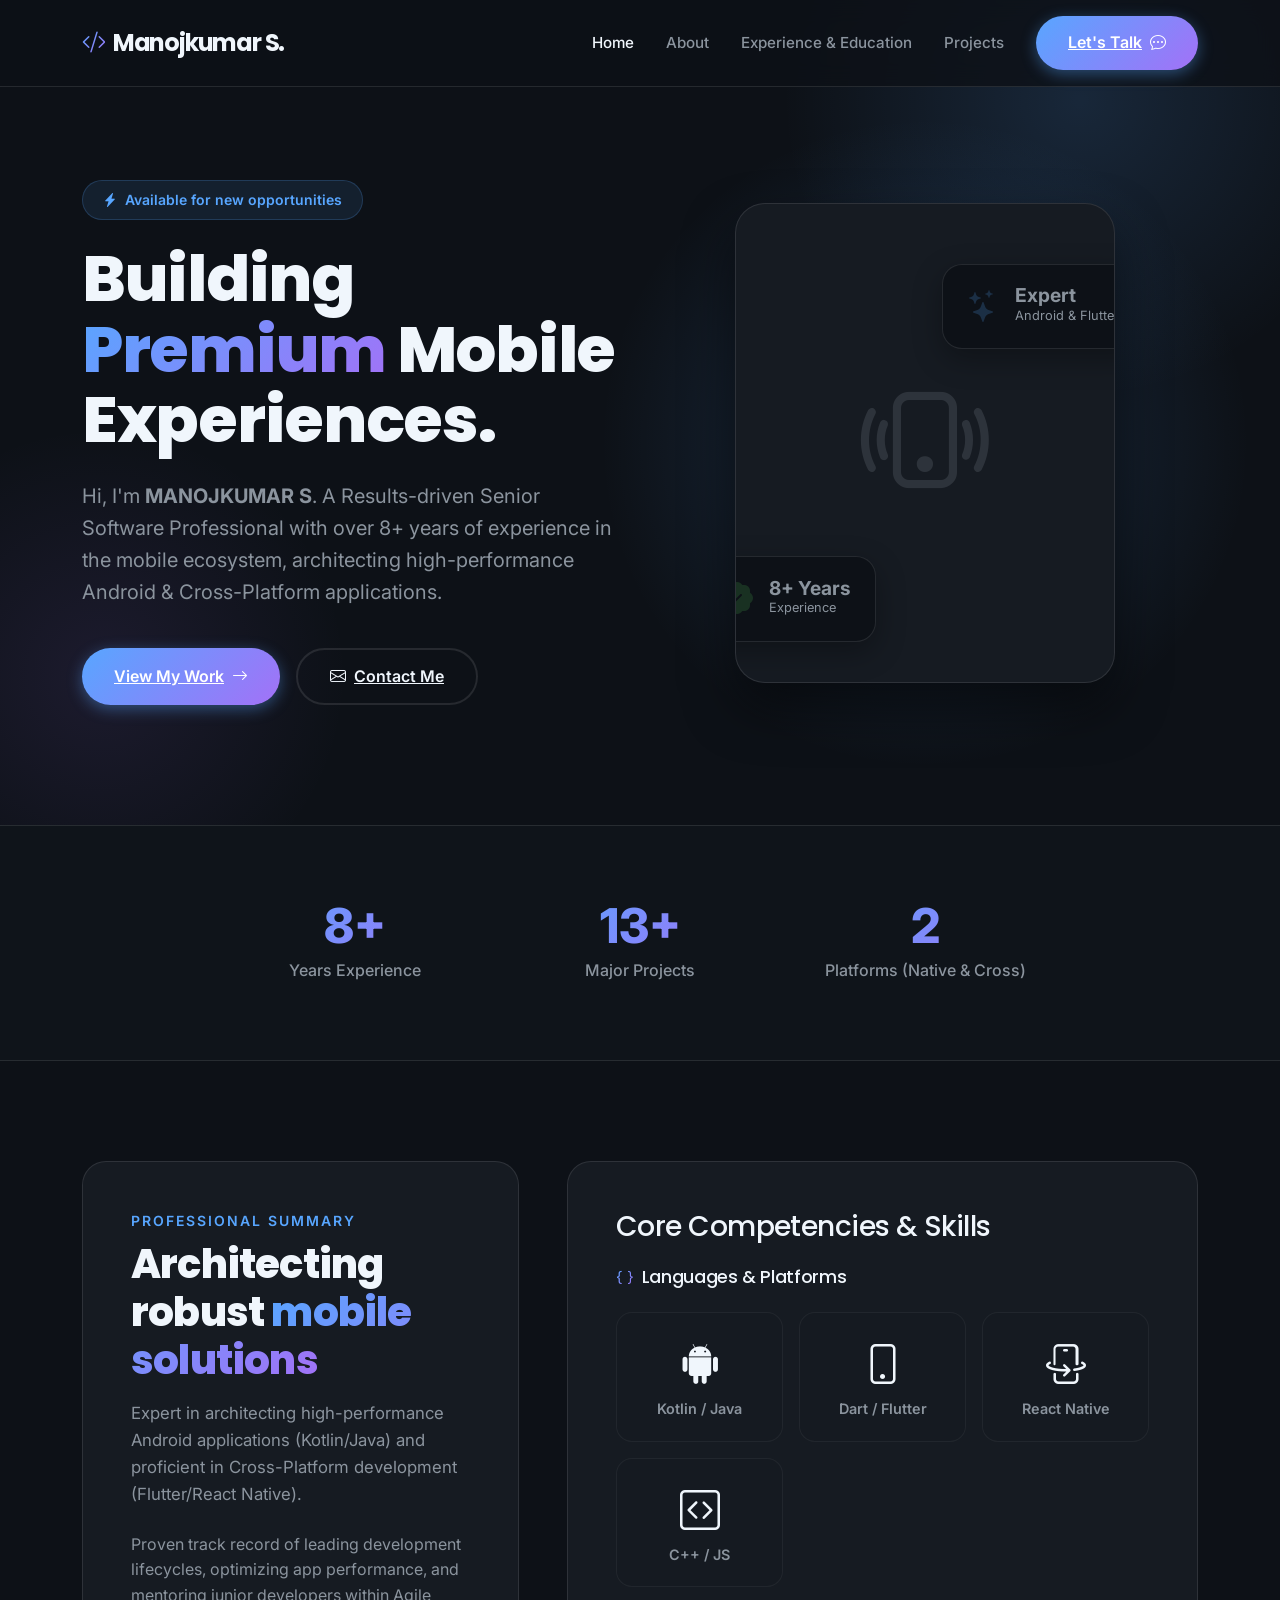
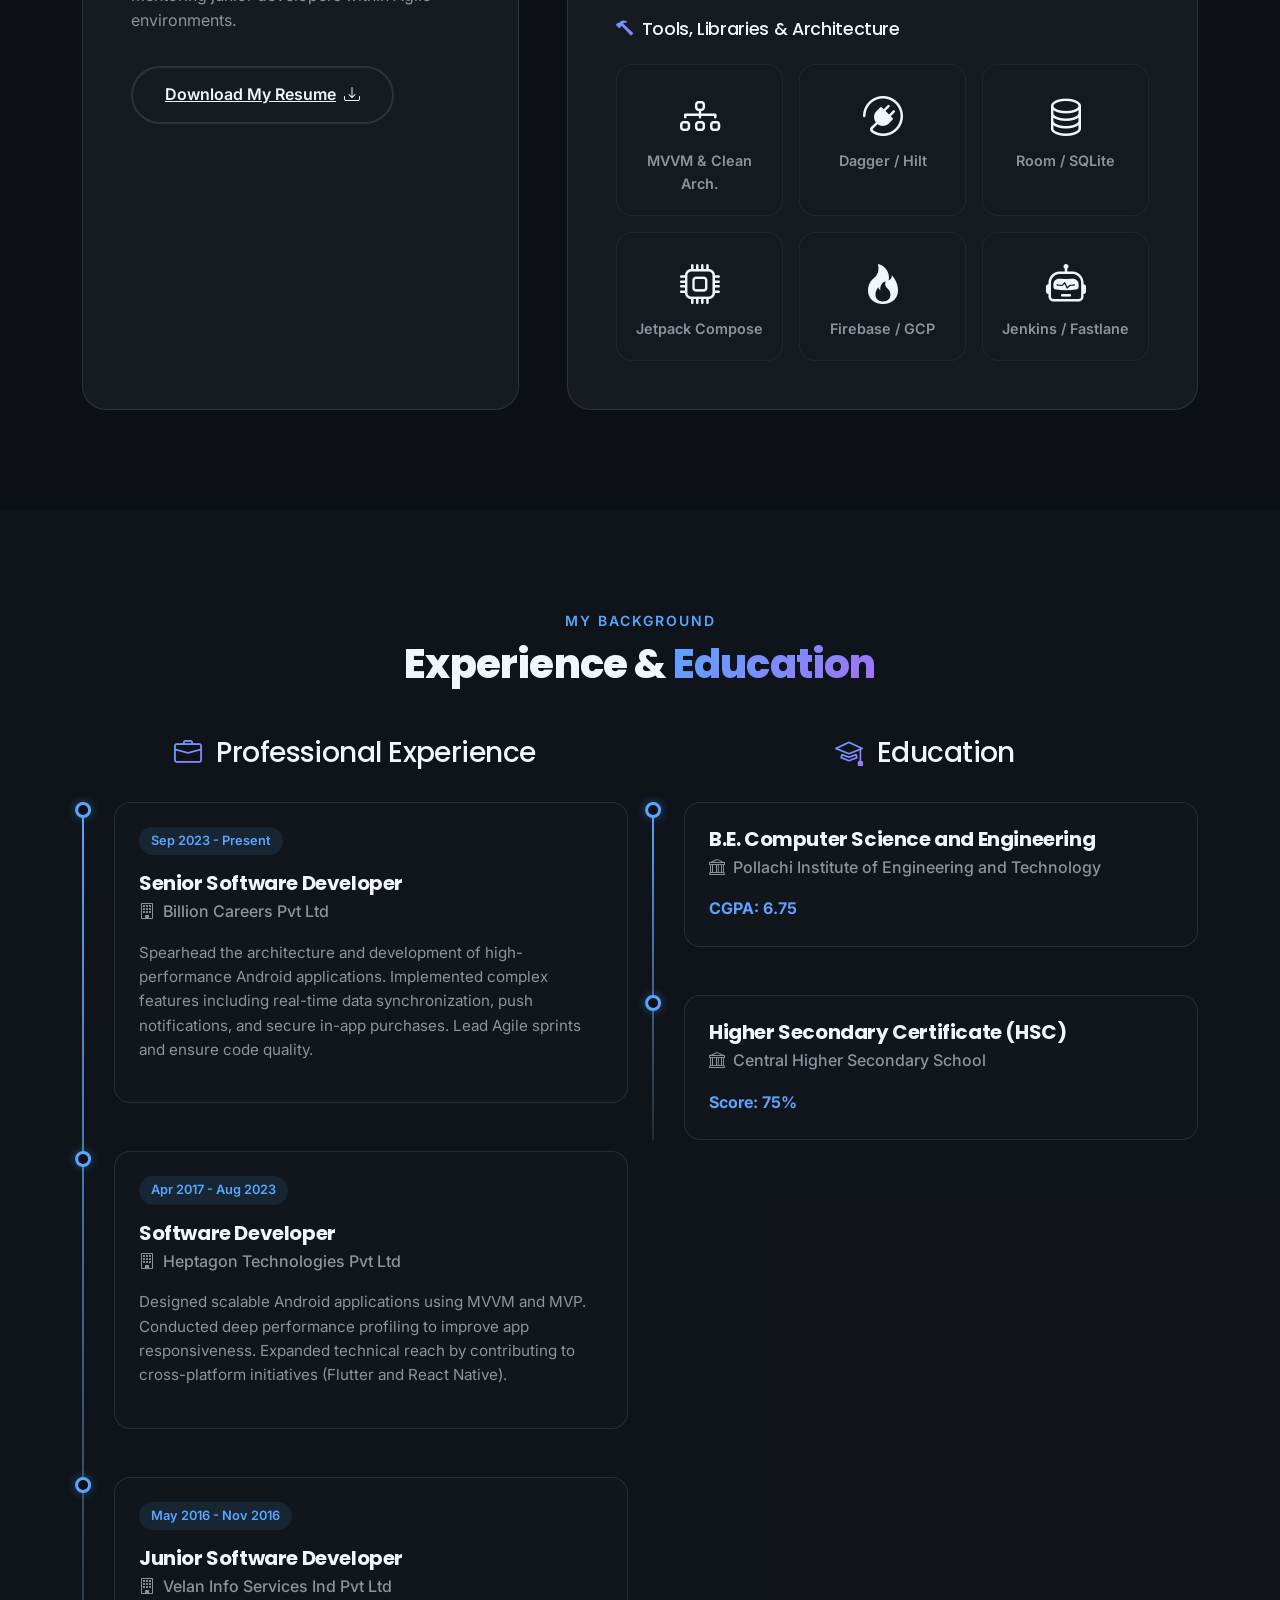
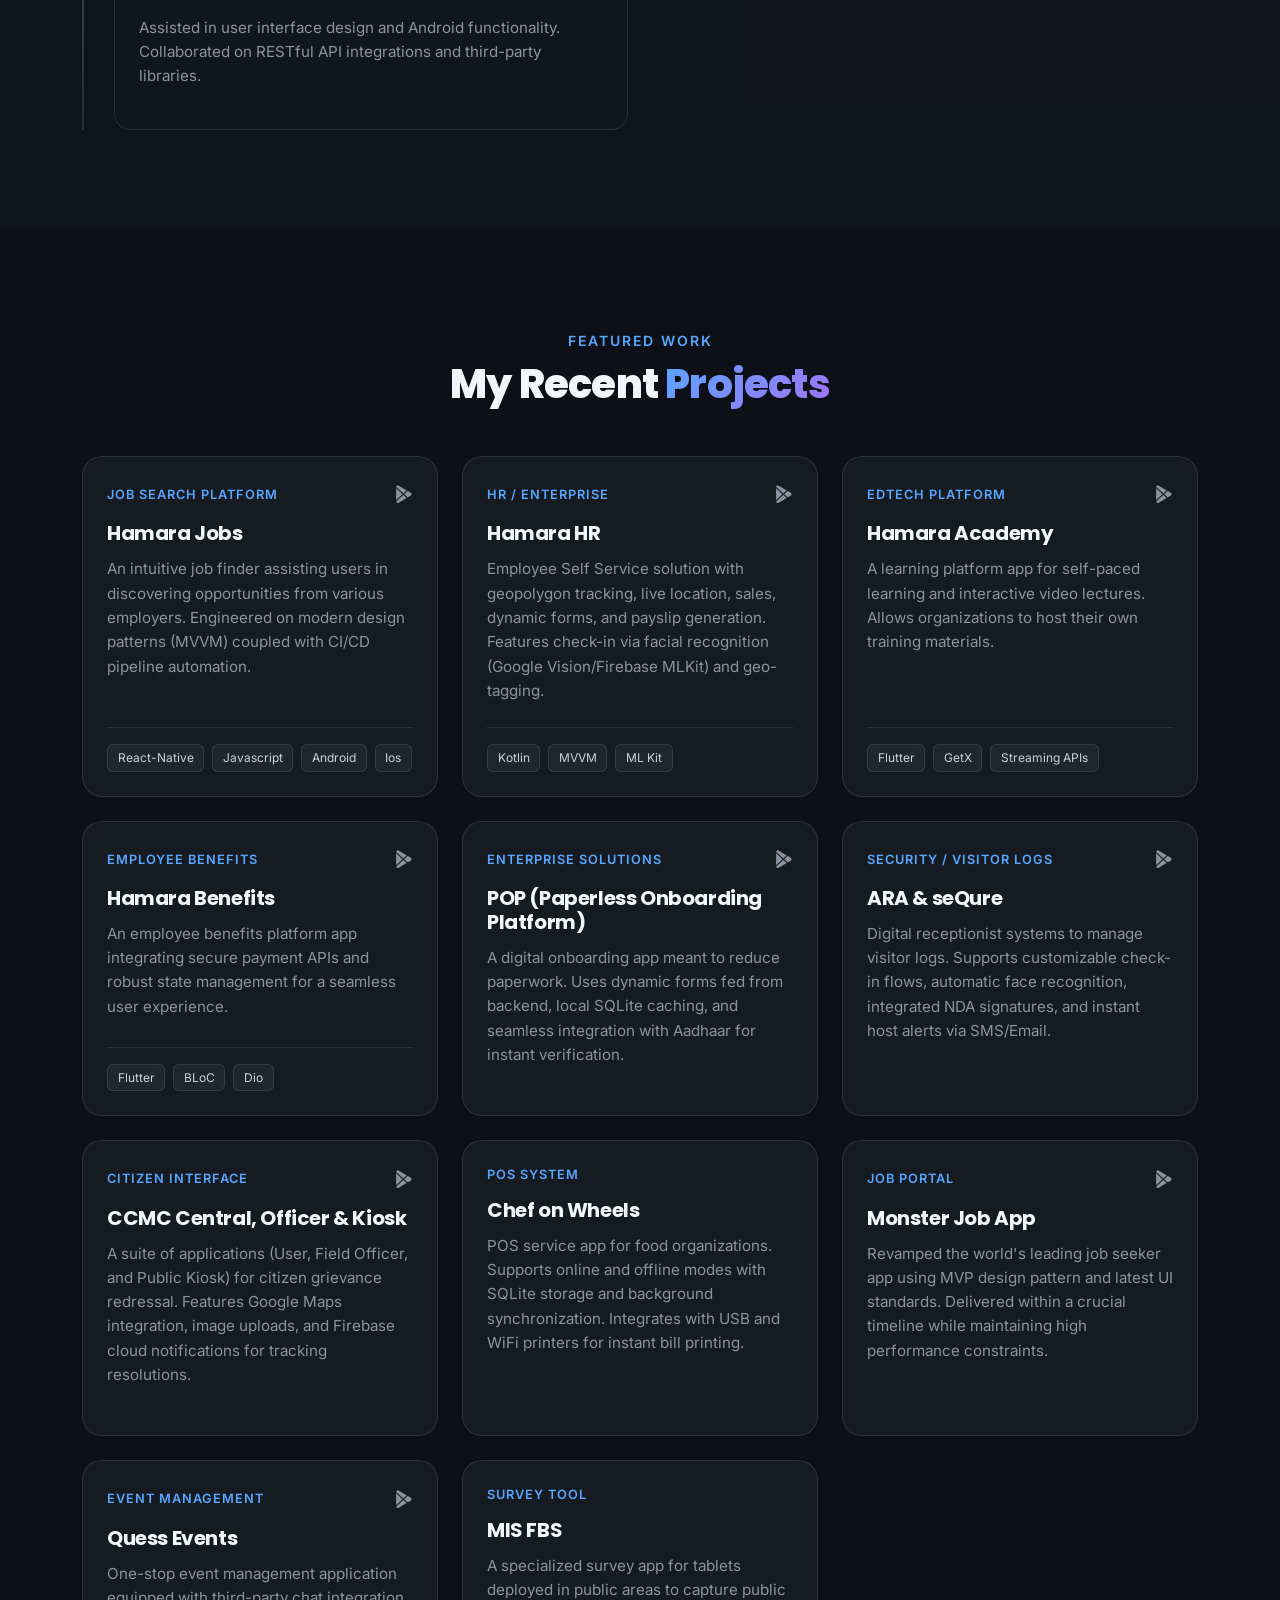
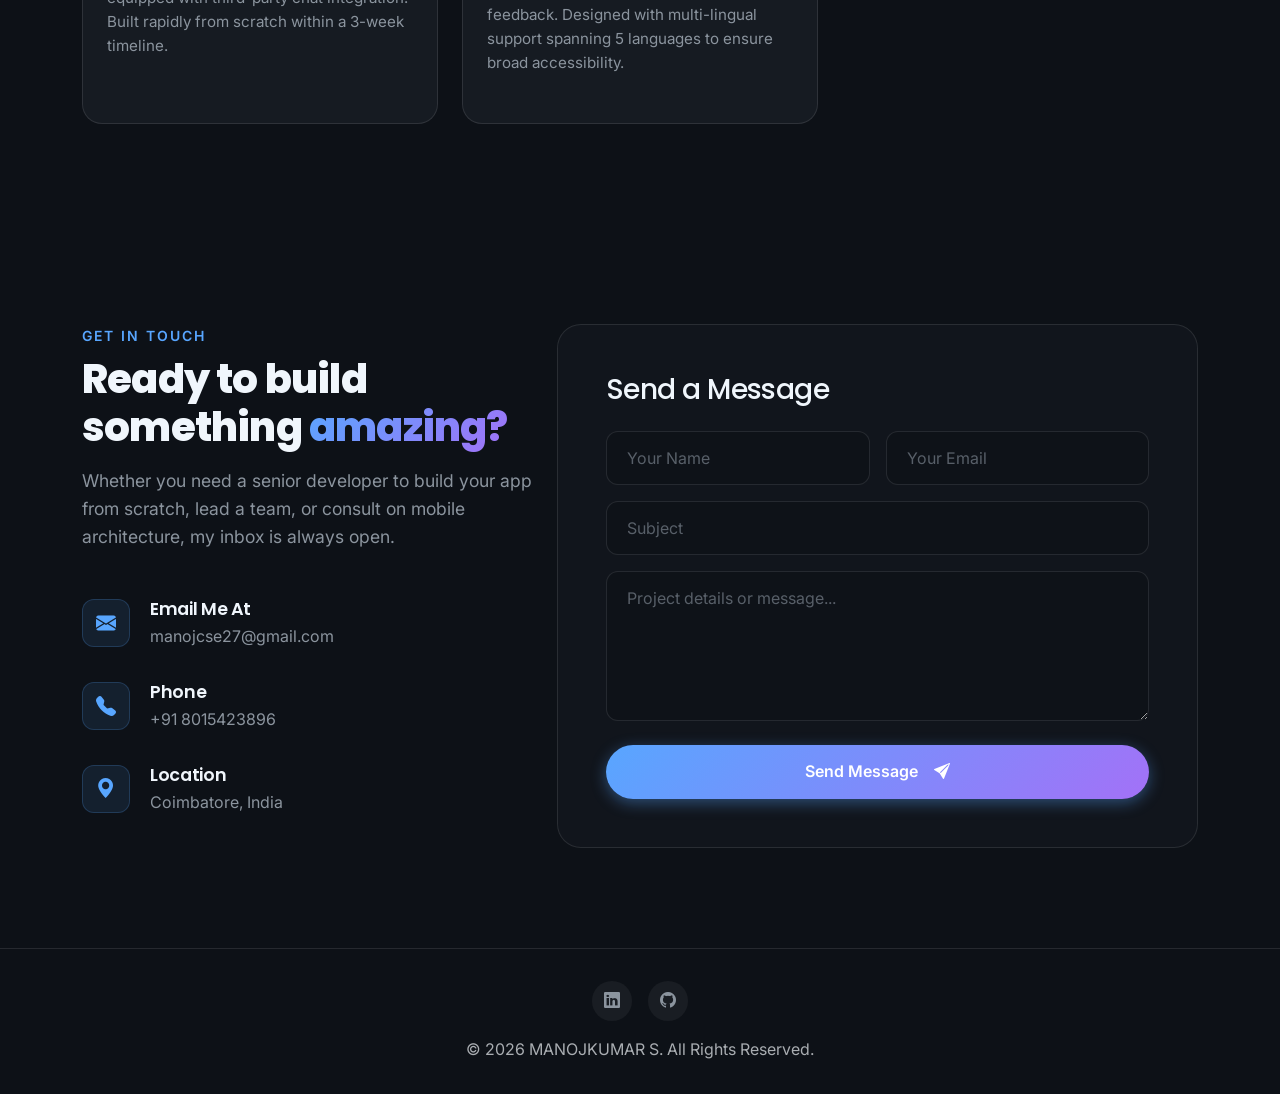
==== index.html @ 85468437 "first commit" ====
<!DOCTYPE html>
<html lang="en" data-bs-theme="dark">

<head>
    <meta charset="UTF-8">
    <meta name="viewport" content="width=device-width, initial-scale=1.0">
    <title>MANOJKUMAR S | Senior Software Developer</title>

    <!-- Bootstrap 5 CSS -->
    <link href="https://cdn.jsdelivr.net/npm/bootstrap@5.3.3/dist/css/bootstrap.min.css" rel="stylesheet">

    <!-- Bootstrap Icons -->
    <link rel="stylesheet" href="https://cdn.jsdelivr.net/npm/bootstrap-icons@1.11.3/font/bootstrap-icons.min.css">

    <!-- Custom Styles -->
    <link rel="stylesheet" href="style.css">
</head>

<body data-bs-spy="scroll" data-bs-target="#navbar" data-bs-offset="100" tabindex="0">

    <!-- Navbar -->
    <nav id="navbar" class="navbar navbar-expand-lg fixed-top">
        <div class="container">
            <a class="navbar-brand" href="#home"><i class="bi bi-code-slash text-gradient me-2"></i>Manojkumar S.</a>
            <button class="navbar-toggler border-0" type="button" data-bs-toggle="collapse" data-bs-target="#navbarNav">
                <i class="bi bi-list fs-1 text-white"></i>
            </button>
            <div class="collapse navbar-collapse" id="navbarNav">
                <ul class="navbar-nav ms-auto align-items-center">
                    <li class="nav-item">
                        <a class="nav-link active" href="#home">Home</a>
                    </li>
                    <li class="nav-item">
                        <a class="nav-link" href="#about">About</a>
                    </li>
                    <li class="nav-item">
                        <a class="nav-link" href="#experience">Experience & Education</a>
                    </li>
                    <li class="nav-item">
                        <a class="nav-link" href="#portfolio">Projects</a>
                    </li>
                    <li class="nav-item ms-lg-3 mt-3 mt-lg-0">
                        <a class="btn-primary-custom" href="#contact">
                            Let's Talk <i class="bi bi-chat-dots"></i>
                        </a>
                    </li>
                </ul>
            </div>
        </div>
    </nav>

    <!-- Hero Section -->
    <header id="home" class="hero-section">
        <div class="hero-bg-shapes">
            <div class="shape-1"></div>
            <div class="shape-2"></div>
        </div>
        <div class="container hero-content-wrapper">
            <div class="row align-items-center">
                <div class="col-lg-6 hero-content">
                    <div class="hero-badge">
                        <i class="bi bi-lightning-charge-fill"></i> Available for new opportunities
                    </div>
                    <h1 class="hero-title">
                        Building <span class="text-gradient">Premium</span> Mobile Experiences.
                    </h1>
                    <p class="hero-desc">
                        Hi, I'm <strong>MANOJKUMAR S</strong>. A Results-driven Senior Software Professional with over
                        8+ years of experience in the mobile ecosystem, architecting high-performance Android &
                        Cross-Platform applications.
                    </p>
                    <div class="hero-buttons d-flex gap-3 flex-wrap">
                        <a href="#portfolio" class="btn-primary-custom">
                            View My Work <i class="bi bi-arrow-right"></i>
                        </a>
                        <a href="#contact" class="btn-outline-custom">
                            <i class="bi bi-envelope"></i> Contact Me
                        </a>
                    </div>
                </div>
                <div class="col-lg-6 mt-5 mt-lg-0">
                    <div class="hero-image-wrapper">
                        <div class="hero-img-box">
                            <i class="bi bi-phone-vibrate"></i>

                            <!-- Floating Badges -->
                            <div class="floating-badge floating-badge-1">
                                <i class="bi bi-patch-check-fill"></i>
                                <div class="floating-badge-text">
                                    <span class="floating-badge-title">8+ Years</span>
                                    <span class="floating-badge-desc">Experience</span>
                                </div>
                            </div>
                            <div class="floating-badge floating-badge-2">
                                <i class="bi bi-stars"></i>
                                <div class="floating-badge-text">
                                    <span class="floating-badge-title">Expert</span>
                                    <span class="floating-badge-desc">Android & Flutter</span>
                                </div>
                            </div>
                        </div>
                    </div>
                </div>
            </div>
        </div>
    </header>

    <!-- Stats Section -->
    <section class="stats-section">
        <div class="container">
            <div class="row g-4 justify-content-center">
                <div class="col-6 col-md-3">
                    <div class="stat-box">
                        <div class="stat-number">8+</div>
                        <div class="stat-label">Years Experience</div>
                    </div>
                </div>
                <div class="col-6 col-md-3">
                    <div class="stat-box">
                        <div class="stat-number">13+</div>
                        <div class="stat-label">Major Projects</div>
                    </div>
                </div>
                <div class="col-6 col-md-3">
                    <div class="stat-box">
                        <div class="stat-number">2</div>
                        <div class="stat-label">Platforms (Native & Cross)</div>
                    </div>
                </div>
            </div>
        </div>
    </section>

    <!-- About & Skills Section -->
    <section id="about" class="about-section">
        <div class="container">
            <div class="row g-5">
                <div class="col-lg-5">
                    <div class="glass-card">
                        <span class="section-subtitle">Professional Summary</span>
                        <h2 class="section-title">Architecting robust <span class="text-gradient">mobile
                                solutions</span></h2>
                        <p class="text-muted-custom mb-4" style="font-size: 1.05rem;">
                            Expert in architecting high-performance Android applications (Kotlin/Java) and proficient in
                            Cross-Platform development (Flutter/React Native).
                        </p>
                        <p class="text-muted-custom mb-4">
                            Proven track record of leading development lifecycles, optimizing app performance, and
                            mentoring junior developers within Agile environments.
                        </p>
                        <a href="resume.html" class="btn-outline-custom mt-2">
                            Download My Resume <i class="bi bi-download"></i>
                        </a>
                    </div>
                </div>
                <div class="col-lg-7">
                    <div class="glass-card">
                        <h3 class="font-weight-bold mb-4">Core Competencies & Skills</h3>

                        <div class="skill-category">
                            <h4><i class="bi bi-braces text-gradient"></i> Languages & Platforms</h4>
                            <div class="skill-grid">
                                <div class="skill-item">
                                    <i class="bi bi-android2 skill-icon"></i>
                                    <div class="skill-name">Kotlin / Java</div>
                                </div>
                                <div class="skill-item">
                                    <i class="bi bi-phone skill-icon"></i>
                                    <div class="skill-name">Dart / Flutter</div>
                                </div>
                                <div class="skill-item">
                                    <i class="bi bi-phone-flip skill-icon"></i>
                                    <div class="skill-name">React Native</div>
                                </div>
                                <div class="skill-item">
                                    <i class="bi bi-code-square skill-icon"></i>
                                    <div class="skill-name">C++ / JS</div>
                                </div>
                            </div>
                        </div>

                        <div class="skill-category mb-0">
                            <h4><i class="bi bi-hammer text-gradient"></i> Tools, Libraries & Architecture</h4>
                            <div class="skill-grid">
                                <div class="skill-item">
                                    <i class="bi bi-diagram-3 skill-icon"></i>
                                    <div class="skill-name">MVVM & Clean Arch.</div>
                                </div>
                                <div class="skill-item">
                                    <i class="bi bi-plugin skill-icon"></i>
                                    <div class="skill-name">Dagger / Hilt</div>
                                </div>
                                <div class="skill-item">
                                    <i class="bi bi-database skill-icon"></i>
                                    <div class="skill-name">Room / SQLite</div>
                                </div>
                                <div class="skill-item">
                                    <i class="bi bi-cpu skill-icon"></i>
                                    <div class="skill-name">Jetpack Compose</div>
                                </div>
                                <div class="skill-item">
                                    <i class="bi bi-fire skill-icon"></i>
                                    <div class="skill-name">Firebase / GCP</div>
                                </div>
                                <div class="skill-item">
                                    <i class="bi bi-robot skill-icon"></i>
                                    <div class="skill-name">Jenkins / Fastlane</div>
                                </div>
                            </div>
                        </div>
                    </div>
                </div>
            </div>
        </div>
    </section>

    <!-- Experience & Education Section -->
    <section id="experience" class="timeline-section" style="background: rgba(22, 27, 34, 0.3);">
        <div class="container">
            <div class="text-center mb-5">
                <span class="section-subtitle">My Background</span>
                <h2 class="section-title">Experience & <span class="text-gradient">Education</span></h2>
            </div>

            <div class="row">
                <div class="col-lg-6 mb-5 mb-lg-0">
                    <h3 class="mb-4 text-center"><i class="bi bi-briefcase text-gradient me-2"></i> Professional
                        Experience</h3>
                    <div class="timeline">
                        <div class="timeline-item">
                            <div class="timeline-dot"></div>
                            <div class="timeline-content">
                                <div class="timeline-date">Sep 2023 - Present</div>
                                <h3 class="timeline-title">Senior Software Developer</h3>
                                <div class="timeline-company"><i class="bi bi-building"></i> Billion Careers Pvt Ltd
                                </div>
                                <p class="timeline-desc">
                                    Spearhead the architecture and development of high-performance Android applications.
                                    Implemented complex features including real-time data synchronization, push
                                    notifications, and secure in-app purchases. Lead Agile sprints and ensure code
                                    quality.
                                </p>
                            </div>
                        </div>

                        <div class="timeline-item">
                            <div class="timeline-dot"></div>
                            <div class="timeline-content">
                                <div class="timeline-date">Apr 2017 - Aug 2023</div>
                                <h3 class="timeline-title">Software Developer</h3>
                                <div class="timeline-company"><i class="bi bi-building"></i> Heptagon Technologies Pvt
                                    Ltd</div>
                                <p class="timeline-desc">
                                    Designed scalable Android applications using MVVM and MVP. Conducted deep
                                    performance profiling to improve app responsiveness. Expanded technical reach by
                                    contributing to cross-platform initiatives (Flutter and React Native).
                                </p>
                            </div>
                        </div>

                        <div class="timeline-item">
                            <div class="timeline-dot"></div>
                            <div class="timeline-content">
                                <div class="timeline-date">May 2016 - Nov 2016</div>
                                <h3 class="timeline-title">Junior Software Developer</h3>
                                <div class="timeline-company"><i class="bi bi-building"></i> Velan Info Services Ind Pvt
                                    Ltd</div>
                                <p class="timeline-desc">
                                    Assisted in user interface design and Android functionality. Collaborated on RESTful
                                    API integrations and third-party libraries.
                                </p>
                            </div>
                        </div>
                    </div>
                </div>

                <div class="col-lg-6">
                    <h3 class="mb-4 text-center"><i class="bi bi-mortarboard text-gradient me-2"></i> Education</h3>
                    <div class="timeline">
                        <div class="timeline-item">
                            <div class="timeline-dot"></div>
                            <div class="timeline-content">
                                <h3 class="timeline-title">B.E. Computer Science and Engineering</h3>
                                <div class="timeline-company"><i class="bi bi-bank"></i> Pollachi Institute of
                                    Engineering and Technology</div>
                                <div class="mt-2 text-gradient fw-bold">CGPA: 6.75</div>
                            </div>
                        </div>

                        <div class="timeline-item">
                            <div class="timeline-dot"></div>
                            <div class="timeline-content">
                                <h3 class="timeline-title">Higher Secondary Certificate (HSC)</h3>
                                <div class="timeline-company"><i class="bi bi-bank"></i> Central Higher Secondary School
                                </div>
                                <div class="mt-2 text-gradient fw-bold">Score: 75%</div>
                            </div>
                        </div>
                    </div>
                </div>
            </div>
        </div>
    </section>

    <!-- Portfolio Section -->
    <section id="portfolio" class="projects-section">
        <div class="container">
            <div class="text-center mb-5">
                <span class="section-subtitle">Featured Work</span>
                <h2 class="section-title">My Recent <span class="text-gradient">Projects</span></h2>
            </div>

            <div class="row g-4">


                <!-- Project 8 -->
                <div class="col-md-6 col-lg-4">
                    <div class="project-card">
                        <div class="project-content">
                            <div class="project-meta">
                                <span class="project-category">Job Search Platform</span>
                                <div class="project-links">
                                    <a href="https://play.google.com/store/apps/details?id=com.harbour.hire"
                                        target="_blank" aria-label="Play Store"><i class="bi bi-google-play"></i></a>
                                </div>
                            </div>
                            <h3 class="project-title">Hamara Jobs</h3>
                            <p class="project-desc">An intuitive job finder assisting users in discovering opportunities
                                from various employers. Engineered on modern design patterns (MVVM) coupled with CI/CD
                                pipeline automation.</p>
                            <div class="tech-stack-tags mt-auto pt-3 border-top border-secondary border-opacity-25">
                                <span class="tech-tag">React-Native</span>
                                <span class="tech-tag">Javascript</span>
                                <span class="tech-tag">Android</span>
                                <span class="tech-tag">Ios</span>
                            </div>
                        </div>
                    </div>
                </div>

                <!-- Project 4 -->
                <div class="col-md-6 col-lg-4">
                    <div class="project-card">
                        <div class="project-content">
                            <div class="project-meta">
                                <span class="project-category">HR / Enterprise</span>
                                <div class="project-links">
                                    <a href="https://play.google.com/store/apps/details?id=com.inedgenxt"
                                        target="_blank" aria-label="Play Store"><i class="bi bi-google-play"></i></a>
                                </div>
                            </div>
                            <h3 class="project-title">Hamara HR</h3>
                            <p class="project-desc">Employee Self Service solution with geopolygon tracking, live
                                location, sales, dynamic forms, and payslip generation. Features check-in via facial
                                recognition (Google Vision/Firebase MLKit) and geo-tagging.</p>
                            <div class="tech-stack-tags mt-auto pt-3 border-top border-secondary border-opacity-25">
                                <span class="tech-tag">Kotlin</span>
                                <span class="tech-tag">MVVM</span>
                                <span class="tech-tag">ML Kit</span>
                            </div>
                        </div>
                    </div>
                </div>

                <!-- Project 10 -->
                <div class="col-md-6 col-lg-4">
                    <div class="project-card">
                        <div class="project-content">
                            <div class="project-meta">
                                <span class="project-category">EdTech Platform</span>
                                <div class="project-links">
                                    <a href="https://play.google.com/store/apps/details?id=com.hamara.academy"
                                        target="_blank" aria-label="Play Store"><i class="bi bi-google-play"></i></a>
                                </div>
                            </div>
                            <h3 class="project-title">Hamara Academy</h3>
                            <p class="project-desc">A learning platform app for self-paced learning and interactive
                                video lectures. Allows organizations to host their own training materials.</p>
                            <div class="tech-stack-tags mt-auto pt-3 border-top border-secondary border-opacity-25">
                                <span class="tech-tag">Flutter</span>
                                <span class="tech-tag">GetX</span>
                                <span class="tech-tag">Streaming APIs</span>
                            </div>
                        </div>
                    </div>
                </div>

                <!-- Project 11 -->
                <div class="col-md-6 col-lg-4">
                    <div class="project-card">
                        <div class="project-content">
                            <div class="project-meta">
                                <span class="project-category">Employee Benefits</span>
                                <div class="project-links">
                                    <a href="https://play.google.com/store/apps/details?id=com.hamara.benefits"
                                        target="_blank" aria-label="Play Store"><i class="bi bi-google-play"></i></a>
                                </div>
                            </div>
                            <h3 class="project-title">Hamara Benefits</h3>
                            <p class="project-desc">An employee benefits platform app integrating secure payment APIs
                                and robust state management for a seamless user experience.</p>
                            <div class="tech-stack-tags mt-auto pt-3 border-top border-secondary border-opacity-25">
                                <span class="tech-tag">Flutter</span>
                                <span class="tech-tag">BLoC</span>
                                <span class="tech-tag">Dio</span>
                            </div>
                        </div>
                    </div>
                </div>

                <!-- Project 6 -->
                <div class="col-md-6 col-lg-4">
                    <div class="project-card">
                        <div class="project-content">
                            <div class="project-meta">
                                <span class="project-category">Enterprise Solutions</span>
                                <div class="project-links">
                                    <a href="https://play.google.com/store/apps/details?id=com.harbour.onboarding"
                                        target="_blank" aria-label="Play Store"><i class="bi bi-google-play"></i></a>
                                </div>
                            </div>
                            <h3 class="project-title">POP (Paperless Onboarding Platform)</h3>
                            <p class="project-desc">A digital onboarding app meant to reduce paperwork. Uses dynamic
                                forms fed from backend, local SQLite caching, and seamless integration with Aadhaar for
                                instant verification.</p>
                        </div>
                    </div>
                </div>

                <!-- Project 5 -->
                <div class="col-md-6 col-lg-4">
                    <div class="project-card">
                        <div class="project-content">
                            <div class="project-meta">
                                <span class="project-category">Security / Visitor Logs</span>
                                <div class="project-links">
                                    <a href="https://play.google.com/store/apps/details?id=com.heptagon.sequre"
                                        target="_blank" aria-label="Play Store"><i class="bi bi-google-play"></i></a>
                                </div>
                            </div>
                            <h3 class="project-title">ARA & seQure</h3>
                            <p class="project-desc">Digital receptionist systems to manage visitor logs. Supports
                                customizable check-in flows, automatic face recognition, integrated NDA signatures, and
                                instant host alerts via SMS/Email.</p>
                        </div>
                    </div>
                </div>

                <!-- Project 1 -->
                <div class="col-md-6 col-lg-4">
                    <div class="project-card">
                        <div class="project-content">
                            <div class="project-meta">
                                <span class="project-category">Citizen Interface</span>
                                <div class="project-links">
                                    <a href="https://play.google.com/store/apps/details?id=com.ccmc.user"
                                        target="_blank" aria-label="Play Store"><i class="bi bi-google-play"></i></a>
                                </div>
                            </div>
                            <h3 class="project-title">CCMC Central, Officer & Kiosk</h3>
                            <p class="project-desc">A suite of applications (User, Field Officer, and Public Kiosk) for
                                citizen grievance redressal. Features Google Maps integration, image uploads, and
                                Firebase cloud notifications for tracking resolutions.</p>
                        </div>
                    </div>
                </div>

                <!-- Project 2 -->
                <div class="col-md-6 col-lg-4">
                    <div class="project-card">
                        <div class="project-content">
                            <div class="project-meta">
                                <span class="project-category">POS System</span>
                            </div>
                            <h3 class="project-title">Chef on Wheels</h3>
                            <p class="project-desc">POS service app for food organizations. Supports online and offline
                                modes with SQLite storage and background synchronization. Integrates with USB and WiFi
                                printers for instant bill printing.</p>
                        </div>
                    </div>
                </div>

                <!-- Project 3 -->
                <div class="col-md-6 col-lg-4">
                    <div class="project-card">
                        <div class="project-content">
                            <div class="project-meta">
                                <span class="project-category">Job Portal</span>
                                <div class="project-links">
                                    <a href="https://play.google.com/store/apps/details?id=com.monsterindia.seeker.views"
                                        target="_blank" aria-label="Play Store"><i class="bi bi-google-play"></i></a>
                                </div>
                            </div>
                            <h3 class="project-title">Monster Job App</h3>
                            <p class="project-desc">Revamped the world's leading job seeker app using MVP design pattern
                                and latest UI standards. Delivered within a crucial timeline while maintaining high
                                performance constraints.</p>
                        </div>
                    </div>
                </div>

                <!-- Project 7 -->
                <div class="col-md-6 col-lg-4">
                    <div class="project-card">
                        <div class="project-content">
                            <div class="project-meta">
                                <span class="project-category">Event Management</span>
                                <div class="project-links">
                                    <a href="https://play.google.com/store/apps/details?id=com.quesscorp.quessevents"
                                        target="_blank" aria-label="Play Store"><i class="bi bi-google-play"></i></a>
                                </div>
                            </div>
                            <h3 class="project-title">Quess Events</h3>
                            <p class="project-desc">One-stop event management application equipped with third-party chat
                                integration. Built rapidly from scratch within a 3-week timeline.</p>
                        </div>
                    </div>
                </div>



                <!-- Project 9 -->
                <div class="col-md-6 col-lg-4">
                    <div class="project-card">
                        <div class="project-content">
                            <div class="project-meta">
                                <span class="project-category">Survey Tool</span>
                            </div>
                            <h3 class="project-title">MIS FBS</h3>
                            <p class="project-desc">A specialized survey app for tablets deployed in public areas to
                                capture public feedback. Designed with multi-lingual support spanning 5 languages to
                                ensure broad accessibility.</p>
                        </div>
                    </div>
                </div>

            </div>

            <!-- <div class="text-center mt-5">
                <a href="https://play.google.com/store/apps/developer?id=MANOJKUMAR+S" target="_blank"
                    class="btn-outline-custom">
                    View My Apps on Google Play <i class="bi bi-google-play ms-2"></i>
                </a>
            </div> -->
        </div>
    </section>

    <!-- Contact Section -->
    <section id="contact" class="contact-section">
        <div class="container">
            <div class="row align-items-center">
                <div class="col-lg-5 mb-5 mb-lg-0">
                    <span class="section-subtitle">Get In Touch</span>
                    <h2 class="section-title">Ready to build something <span class="text-gradient">amazing?</span></h2>
                    <p class="text-muted-custom mb-5" style="font-size: 1.1rem;">
                        Whether you need a senior developer to build your app from scratch, lead a team, or consult on
                        mobile architecture, my inbox is always open.
                    </p>

                    <div class="contact-item">
                        <div class="contact-icon">
                            <i class="bi bi-envelope-fill"></i>
                        </div>
                        <div class="contact-info">
                            <h4>Email Me At</h4>
                            <a href="mailto:manojcse27@gmail.com">manojcse27@gmail.com</a>
                        </div>
                    </div>

                    <div class="contact-item">
                        <div class="contact-icon">
                            <i class="bi bi-telephone-fill"></i>
                        </div>
                        <div class="contact-info">
                            <h4>Phone</h4>
                            <a href="tel:+918015423896">+91 8015423896</a>
                        </div>
                    </div>

                    <div class="contact-item">
                        <div class="contact-icon">
                            <i class="bi bi-geo-alt-fill"></i>
                        </div>
                        <div class="contact-info">
                            <h4>Location</h4>
                            <p>Coimbatore, India</p>
                        </div>
                    </div>
                </div>

                <div class="col-lg-7">
                    <div class="contact-box">
                        <h3 class="mb-4 font-weight-bold">Send a Message</h3>
                        <form id="contactForm">
                            <div class="row g-3">
                                <div class="col-md-6">
                                    <input type="text" id="user_name" class="form-control" placeholder="Your Name"
                                        required>
                                </div>
                                <div class="col-md-6">
                                    <input type="email" id="user_email" class="form-control" placeholder="Your Email"
                                        required>
                                </div>
                                <div class="col-12">
                                    <input type="text" id="subject" class="form-control" placeholder="Subject">
                                </div>
                                <div class="col-12">
                                    <textarea id="message" class="form-control" rows="5"
                                        placeholder="Project details or message..." required></textarea>
                                </div>
                                <div class="col-12 mt-4">
                                    <button type="submit" id="submitBtn"
                                        class="btn-primary-custom w-100 justify-content-center">
                                        <span id="btnText">Send Message</span> <i class="bi bi-send-fill ms-2"></i>
                                    </button>
                                </div>
                            </div>
                        </form>
                    </div>
                </div>
            </div>
        </div>
    </section>

    <!-- Footer -->
    <footer>
        <div class="container">
            <div class="social-links">
                <a href="https://www.linkedin.com/in/manojkumar-selvaraj-539920118" class="social-link" target="_blank"
                    aria-label="LinkedIn"><i class="bi bi-linkedin"></i></a>
                <a href="https://github.com/manoj2795" class="social-link" target="_blank" aria-label="GitHub"><i
                        class="bi bi-github"></i></a>
                <!-- <a href="#" class="social-link" aria-label="Google Play"><i class="bi bi-google-play"></i></a> -->
            </div>
            <p class="mb-0 text-muted mt-3">&copy; 2026 MANOJKUMAR S. All Rights Reserved.</p>
        </div>
    </footer>

    <!-- Bootstrap 5 JS Bundle -->
    <script src="https://cdn.jsdelivr.net/npm/bootstrap@5.3.3/dist/js/bootstrap.bundle.min.js"></script>

    <!-- Main Custom Script -->
    <script>
        // Update navbar background on scroll
        window.addEventListener('scroll', function () {
            const navbar = document.querySelector('.navbar');
            if (window.scrollY > 50) {
                navbar.style.backgroundColor = 'rgba(13, 17, 23, 0.95)';
                navbar.style.boxShadow = '0 4px 30px rgba(0, 0, 0, 0.5)';
            } else {
                navbar.style.backgroundColor = 'rgba(13, 17, 23, 0.8)';
                navbar.style.boxShadow = 'none';
            }
        });

        // EmailJS form submission
        document.getElementById('contactForm').addEventListener('submit', function (event) {
            event.preventDefault();

            // Form references
            const submitBtn = document.getElementById('submitBtn');
            const btnText = document.getElementById('btnText');
            const originalText = btnText.innerText;

            // Set Loading state
            btnText.innerText = 'Sending...';
            submitBtn.disabled = true;

            // Prepare template params matching variables in EmailJS Template
            const templateParams = {
                user_name: document.getElementById('user_name').value,
                user_email: document.getElementById('user_email').value,
                subject: document.getElementById('subject').value,
                message: document.getElementById('message').value,
                date_time: new Date().toLocaleString()
            };

            // EMAILJS API CONFIGURATION 
            // IMPORTANT: Replace these dummy values with your actual EmailJS dashboard credentials
            const SERVICE_ID = 'service_rss6lag';
            const TEMPLATE_ID = 'template_0a6o2qp';
            const USER_ID = 'yCk7hEPbnvF5731UP'; // user_id / public key

            // Send request via EmailJS REST API
            fetch('https://api.emailjs.com/api/v1.0/email/send', {
                method: 'POST',
                headers: {
                    'Content-Type': 'application/json'
                },
                body: JSON.stringify({
                    service_id: SERVICE_ID,
                    template_id: TEMPLATE_ID,
                    user_id: USER_ID,
                    template_params: templateParams
                })
            })
                .then(response => {
                    if (response.ok) {
                        alert('Message sent successfully!');
                        document.getElementById('contactForm').reset();
                    } else {
                        return response.text().then(text => { throw new Error(text) });
                    }
                })
                .catch(error => {
                    console.error('EmailJS Error:', error);
                    alert('Oops! Failed to send the message. Please ensure you entered valid EmailJS IDs.');
                })
                .finally(() => {
                    // Revert button state
                    btnText.innerText = originalText;
                    submitBtn.disabled = false;
                });
        });
    </script>
</body>

</html>
---- style.css ----
@import url('https://fonts.googleapis.com/css2?family=Inter:wght@300;400;500;600&family=Poppins:wght@500;600;700;800&display=swap');

:root {
    --bg-color: #0d1117;
    --surface-color: #161b22;
    --border-color: rgba(255,255,255,0.1);
    --text-main: #f0f6fc;
    --text-muted: #8b949e;
    --accent-color: #58a6ff;
    --accent-glow: rgba(88, 166, 255, 0.4);
    --gradient-primary: linear-gradient(135deg, #58a6ff 0%, #a371f7 100%);
    --gradient-secondary: linear-gradient(135deg, #a371f7 0%, #ff7b72 100%);
}

body {
    background-color: var(--bg-color);
    color: var(--text-main);
    font-family: 'Inter', sans-serif;
    line-height: 1.6;
    overflow-x: hidden;
    -webkit-font-smoothing: antialiased;
}

h1, h2, h3, h4, h5, h6 {
    font-family: 'Poppins', sans-serif;
    color: var(--text-main);
    letter-spacing: -0.02em;
}

section {
    padding: 100px 0;
}

.text-gradient {
    background: var(--gradient-primary);
    -webkit-background-clip: text;
    -webkit-text-fill-color: transparent;
    background-clip: text;
}

.text-muted-custom {
    color: var(--text-muted) !important;
}

/* Navbar */
.navbar {
    background-color: rgba(13, 17, 23, 0.8) !important;
    backdrop-filter: blur(12px);
    -webkit-backdrop-filter: blur(12px);
    border-bottom: 1px solid var(--border-color);
    padding: 1rem 0;
    transition: all 0.3s ease;
}
.navbar-brand {
    font-family: 'Poppins', sans-serif;
    font-weight: 700;
    font-size: 1.5rem;
    color: var(--text-main) !important;
    letter-spacing: -0.05em;
}
.nav-link {
    color: var(--text-muted) !important;
    transition: color 0.3s ease;
    font-weight: 500;
    font-size: 0.95rem;
    margin: 0 0.5rem;
}
.nav-link:hover, .nav-link.active {
    color: var(--text-main) !important;
}

/* Buttons */
.btn-primary-custom {
    background: var(--gradient-primary);
    border: none;
    color: white;
    font-weight: 600;
    padding: 0.875rem 2rem;
    border-radius: 50px;
    transition: all 0.3s ease;
    box-shadow: 0 4px 15px var(--accent-glow);
    display: inline-flex;
    align-items: center;
    gap: 0.5rem;
}
.btn-primary-custom:hover {
    transform: translateY(-2px);
    box-shadow: 0 8px 25px var(--accent-glow);
    color: white;
}
.btn-outline-custom {
    background: transparent;
    border: 2px solid rgba(255,255,255,0.1);
    color: var(--text-main);
    font-weight: 600;
    padding: 0.875rem 2rem;
    border-radius: 50px;
    transition: all 0.3s ease;
    display: inline-flex;
    align-items: center;
    gap: 0.5rem;
}
.btn-outline-custom:hover {
    background: rgba(255,255,255,0.05);
    border-color: rgba(255,255,255,0.3);
    color: #fff;
    transform: translateY(-2px);
}

/* Hero Section */
.hero-section {
    padding: 180px 0 120px;
    position: relative;
    overflow: hidden;
}
.hero-bg-shapes {
    position: absolute;
    top: 0;
    left: 0;
    width: 100%;
    height: 100%;
    z-index: 0;
    pointer-events: none;
}
.shape-1 {
    position: absolute;
    width: 600px;
    height: 600px;
    background: radial-gradient(circle, rgba(88,166,255,0.15) 0%, rgba(13,17,23,0) 70%);
    top: -200px;
    right: -100px;
}
.shape-2 {
    position: absolute;
    width: 500px;
    height: 500px;
    background: radial-gradient(circle, rgba(163,113,247,0.1) 0%, rgba(13,17,23,0) 70%);
    bottom: -100px;
    left: -150px;
}
.hero-content-wrapper {
    position: relative;
    z-index: 1;
}
.hero-badge {
    background-color: rgba(88, 166, 255, 0.1);
    color: var(--accent-color);
    padding: 0.5rem 1.25rem;
    border-radius: 50px;
    font-weight: 600;
    font-size: 0.875rem;
    display: inline-flex;
    align-items: center;
    gap: 0.5rem;
    border: 1px solid rgba(88, 166, 255, 0.2);
    margin-bottom: 1.5rem;
}
.hero-title {
    font-size: 4rem;
    font-weight: 800;
    line-height: 1.1;
    margin-bottom: 1.5rem;
}
.hero-desc {
    font-size: 1.25rem;
    color: var(--text-muted);
    max-width: 540px;
    margin-bottom: 2.5rem;
}
.hero-image-wrapper {
    position: relative;
    z-index: 1;
    display: flex;
    justify-content: center;
}
.hero-image-wrapper::before {
    content: '';
    position: absolute;
    top: 50%;
    left: 50%;
    transform: translate(-50%, -50%);
    width: 120%;
    padding-bottom: 120%;
    background: radial-gradient(circle, rgba(88,166,255,0.2) 0%, rgba(13,17,23,0) 70%);
    border-radius: 50%;
    z-index: -1;
}
.hero-img-box {
    width: 380px;
    height: 480px;
    background: var(--surface-color);
    border-radius: 30px;
    box-shadow: 0 25px 50px rgba(0,0,0,0.5);
    border: 1px solid var(--border-color);
    overflow: hidden;
    position: relative;
    display: flex;
    align-items: center;
    justify-content: center;
    color: var(--text-muted);
}
.hero-img-box i {
    font-size: 8rem;
    opacity: 0.2;
}
.floating-badge {
    position: absolute;
    background: rgba(13, 17, 23, 0.9);
    backdrop-filter: blur(10px);
    border: 1px solid rgba(255,255,255,0.1);
    padding: 1rem 1.5rem;
    border-radius: 20px;
    display: flex;
    align-items: center;
    gap: 1rem;
    box-shadow: 0 10px 30px rgba(0,0,0,0.3);
    animation: float 4s ease-in-out infinite;
}
.floating-badge-1 {
    bottom: 40px;
    left: -40px;
    animation-delay: 0s;
}
.floating-badge-2 {
    top: 60px;
    right: -30px;
    animation-delay: 2s;
}
.floating-badge i {
    font-size: 2rem;
    color: #4CAF50;
}
.floating-badge-2 i {
    color: var(--accent-color);
}
.floating-badge-text {
    display: flex;
    flex-direction: column;
}
.floating-badge-title {
    font-weight: 700;
    font-size: 1.2rem;
    line-height: 1;
}
.floating-badge-desc {
    font-size: 0.8rem;
    color: var(--text-muted);
}

@keyframes float {
    0% { transform: translateY(0px); }
    50% { transform: translateY(-15px); }
    100% { transform: translateY(0px); }
}

/* Stats */
.stats-section {
    padding: 60px 0;
    border-top: 1px solid var(--border-color);
    border-bottom: 1px solid var(--border-color);
    background: rgba(22, 27, 34, 0.3);
}
.stat-box {
    text-align: center;
    padding: 1rem;
}
.stat-number {
    font-size: 3rem;
    font-weight: 800;
    background: var(--gradient-primary);
    -webkit-background-clip: text;
    background-clip: text;
    -webkit-text-fill-color: transparent;
    margin-bottom: 0.5rem;
    line-height: 1;
}
.stat-label {
    font-size: 1rem;
    color: var(--text-muted);
    font-weight: 500;
}

/* Section Titles */
.section-title {
    font-size: 2.5rem;
    font-weight: 800;
    margin-bottom: 1rem;
}
.section-subtitle {
    color: var(--accent-color);
    font-weight: 600;
    text-transform: uppercase;
    letter-spacing: 2px;
    font-size: 0.875rem;
    margin-bottom: 0.5rem;
    display: block;
}

/* About & Skills */
.skill-category {
    margin-bottom: 2rem;
}
.skill-category h4 {
    font-size: 1.1rem;
    margin-bottom: 1.5rem;
    color: var(--text-main);
    display: flex;
    align-items: center;
    gap: 0.5rem;
}
.skill-grid {
    display: grid;
    grid-template-columns: repeat(auto-fill, minmax(140px, 1fr));
    gap: 1rem;
}
.skill-item {
    background: rgba(22, 27, 34, 0.6);
    border: 1px solid rgba(255,255,255,0.05);
    border-radius: 16px;
    padding: 1.25rem 1rem;
    text-align: center;
    transition: all 0.3s ease;
}
.skill-item:hover {
    background: rgba(88, 166, 255, 0.05);
    border-color: rgba(88, 166, 255, 0.3);
    transform: translateY(-5px);
    box-shadow: 0 10px 20px rgba(0,0,0,0.2);
}
.skill-icon {
    font-size: 2.5rem;
    color: var(--text-main);
    margin-bottom: 0.75rem;
    transition: color 0.3s ease;
}
.skill-name {
    font-weight: 600;
    font-size: 0.9rem;
    color: var(--text-muted);
}
.skill-item:hover .skill-icon,
.skill-item:hover .skill-name {
    color: var(--accent-color);
}

/* Glass Card Generic */
.glass-card {
    background: var(--surface-color);
    border: 1px solid var(--border-color);
    border-radius: 24px;
    padding: 3rem;
    height: 100%;
}

/* Timeline/Experience */
.timeline {
    position: relative;
    padding-left: 2rem;
    margin-top: 2rem;
}
.timeline::before {
    content: '';
    position: absolute;
    left: 0;
    top: 0;
    width: 2px;
    height: 100%;
    background: linear-gradient(180deg, var(--accent-color) 0%, rgba(255,255,255,0.1) 100%);
}
.timeline-item {
    position: relative;
    padding-bottom: 3rem;
}
.timeline-item:last-child {
    padding-bottom: 0;
}
.timeline-dot {
    position: absolute;
    left: -2rem;
    top: 0;
    width: 16px;
    height: 16px;
    border-radius: 50%;
    background: var(--bg-color);
    border: 3px solid var(--accent-color);
    transform: translateX(-43%);
    box-shadow: 0 0 10px var(--accent-glow);
    z-index: 2;
}
.timeline-content {
    background: rgba(22, 27, 34, 0.4);
    border: 1px solid var(--border-color);
    border-radius: 16px;
    padding: 1.5rem;
    transition: all 0.3s ease;
}
.timeline-content:hover {
    border-color: rgba(88, 166, 255, 0.2);
    background: rgba(22, 27, 34, 0.8);
    transform: translateX(5px);
}
.timeline-date {
    display: inline-block;
    padding: 0.25rem 0.75rem;
    background: rgba(88, 166, 255, 0.1);
    color: var(--accent-color);
    border-radius: 50px;
    font-size: 0.8rem;
    font-weight: 600;
    margin-bottom: 1rem;
}
.timeline-title {
    font-size: 1.25rem;
    font-weight: 700;
    margin-bottom: 0.25rem;
}
.timeline-company {
    font-size: 1rem;
    color: var(--text-muted);
    font-weight: 500;
    margin-bottom: 1rem;
    display: flex;
    align-items: center;
    gap: 0.5rem;
}
.timeline-desc {
    color: var(--text-muted);
    font-size: 0.95rem;
    margin-bottom: 1rem;
}
.tech-stack-tags {
    display: flex;
    flex-wrap: wrap;
    gap: 0.5rem;
}
.tech-tag {
    font-size: 0.75rem;
    padding: 0.2rem 0.6rem;
    background: rgba(255,255,255,0.05);
    border-radius: 6px;
    color: #c9d1d9;
    border: 1px solid rgba(255,255,255,0.1);
}

/* Projects */
.projects-filter {
    display: flex;
    justify-content: center;
    gap: 1rem;
    margin-bottom: 3rem;
    flex-wrap: wrap;
}
.filter-btn {
    background: transparent;
    border: 1px solid var(--border-color);
    color: var(--text-muted);
    padding: 0.5rem 1.25rem;
    border-radius: 50px;
    font-weight: 500;
    font-size: 0.9rem;
    transition: all 0.3s ease;
}
.filter-btn:hover, .filter-btn.active {
    background: rgba(88, 166, 255, 0.1);
    color: var(--accent-color);
    border-color: rgba(88, 166, 255, 0.3);
}

.project-card {
    background: var(--surface-color);
    border-radius: 20px;
    overflow: hidden;
    border: 1px solid var(--border-color);
    transition: all 0.4s cubic-bezier(0.175, 0.885, 0.32, 1.275);
    height: 100%;
    display: flex;
    flex-direction: column;
}
.project-card:hover {
    transform: translateY(-10px);
    border-color: rgba(88, 166, 255, 0.3);
    box-shadow: 0 20px 40px rgba(0,0,0,0.4);
}
.project-img-wrapper {
    height: 240px;
    background: #1c2128;
    position: relative;
    overflow: hidden;
    display: flex;
    justify-content: center;
    align-items: center;
}
.app-mockup {
    width: 120px;
    height: 240px;
    background: #0d1117;
    border-radius: 20px;
    border: 4px solid #30363d;
    box-shadow: 0 10px 20px rgba(0,0,0,0.5);
    margin-top: 40px;
    transition: transform 0.5s ease;
    display: flex;
    justify-content: center;
    align-items: center;
    color: var(--text-muted);
}
.project-card:hover .app-mockup {
    transform: translateY(-20px);
}
.project-content {
    padding: 1.5rem;
    flex-grow: 1;
    display: flex;
    flex-direction: column;
}
.project-meta {
    display: flex;
    justify-content: space-between;
    align-items: center;
    margin-bottom: 0.75rem;
}
.project-category {
    font-size: 0.8rem;
    color: var(--accent-color);
    font-weight: 600;
    text-transform: uppercase;
    letter-spacing: 1px;
}
.project-links a {
    color: var(--text-muted);
    font-size: 1.1rem;
    margin-left: 0.75rem;
    transition: color 0.3s ease;
}
.project-links a:hover {
    color: var(--text-main);
}
.project-title {
    font-size: 1.25rem;
    font-weight: 700;
    margin-bottom: 0.75rem;
}
.project-desc {
    color: var(--text-muted);
    font-size: 0.95rem;
    margin-bottom: 1.5rem;
    flex-grow: 1;
}

/* Contact */
.contact-section {
    position: relative;
    overflow: hidden;
}
.contact-box {
    background: rgba(22, 27, 34, 0.5);
    border: 1px solid var(--border-color);
    border-radius: 24px;
    padding: 3rem;
    backdrop-filter: blur(10px);
}
.contact-item {
    display: flex;
    align-items: flex-start;
    gap: 1.25rem;
    margin-bottom: 2rem;
}
.contact-icon {
    width: 48px;
    height: 48px;
    border-radius: 12px;
    background: rgba(88, 166, 255, 0.1);
    display: flex;
    justify-content: center;
    align-items: center;
    font-size: 1.25rem;
    color: var(--accent-color);
    border: 1px solid rgba(88, 166, 255, 0.2);
    flex-shrink: 0;
}
.contact-info h4 {
    font-size: 1.1rem;
    margin-bottom: 0.25rem;
    font-weight: 600;
}
.contact-info p, .contact-info a {
    color: var(--text-muted);
    margin: 0;
    text-decoration: none;
    transition: color 0.3s;
}
.contact-info a:hover {
    color: var(--accent-color);
}
.form-control {
    background: rgba(13, 17, 23, 0.5);
    border: 1px solid rgba(255,255,255,0.1);
    color: var(--text-main);
    padding: 0.875rem 1.25rem;
    border-radius: 12px;
    transition: all 0.3s ease;
}
.form-control:focus {
    background: rgba(13, 17, 23, 0.8);
    border-color: var(--accent-color);
    color: var(--text-main);
    box-shadow: 0 0 0 4px rgba(88, 166, 255, 0.1);
}
.form-control::placeholder {
    color: rgba(139, 148, 158, 0.6);
}

/* Footer */
footer {
    padding: 2rem 0;
    border-top: 1px solid var(--border-color);
    text-align: center;
}
.social-links {
    display: flex;
    justify-content: center;
    gap: 1rem;
    margin-bottom: 1rem;
}
.social-link {
    width: 40px;
    height: 40px;
    border-radius: 50%;
    background: rgba(255,255,255,0.05);
    display: flex;
    justify-content: center;
    align-items: center;
    color: var(--text-muted);
    transition: all 0.3s ease;
    border: 1px solid transparent;
}
.social-link:hover {
    background: rgba(88, 166, 255, 0.1);
    color: var(--accent-color);
    border-color: rgba(88, 166, 255, 0.2);
    transform: translateY(-3px);
}

/* Responsive Customization */
@media (max-width: 991px) {
    .hero-section {
        padding: 140px 0 80px;
    }
    .hero-title {
        font-size: 3rem;
    }
    .hero-content {
        text-align: center;
        margin-bottom: 4rem;
    }
    .hero-desc {
        margin-left: auto;
        margin-right: auto;
    }
    .hero-buttons {
        justify-content: center;
    }
    .hero-badge {
        margin: 0 auto 1.5rem;
    }
    .stat-number {
        font-size: 2.5rem;
    }
}
@media (max-width: 767px) {
    section {
        padding: 60px 0;
    }
    .hero-title {
        font-size: 2.25rem;
    }
    .glass-card {
        padding: 1.5rem;
    }
    .skill-grid {
        grid-template-columns: repeat(2, 1fr);
    }
    .hero-img-box {
        width: 100%;
        max-width: 320px;
    }
    .floating-badge {
        display: none; /* Hide on small screens for cleaner look */
    }
}
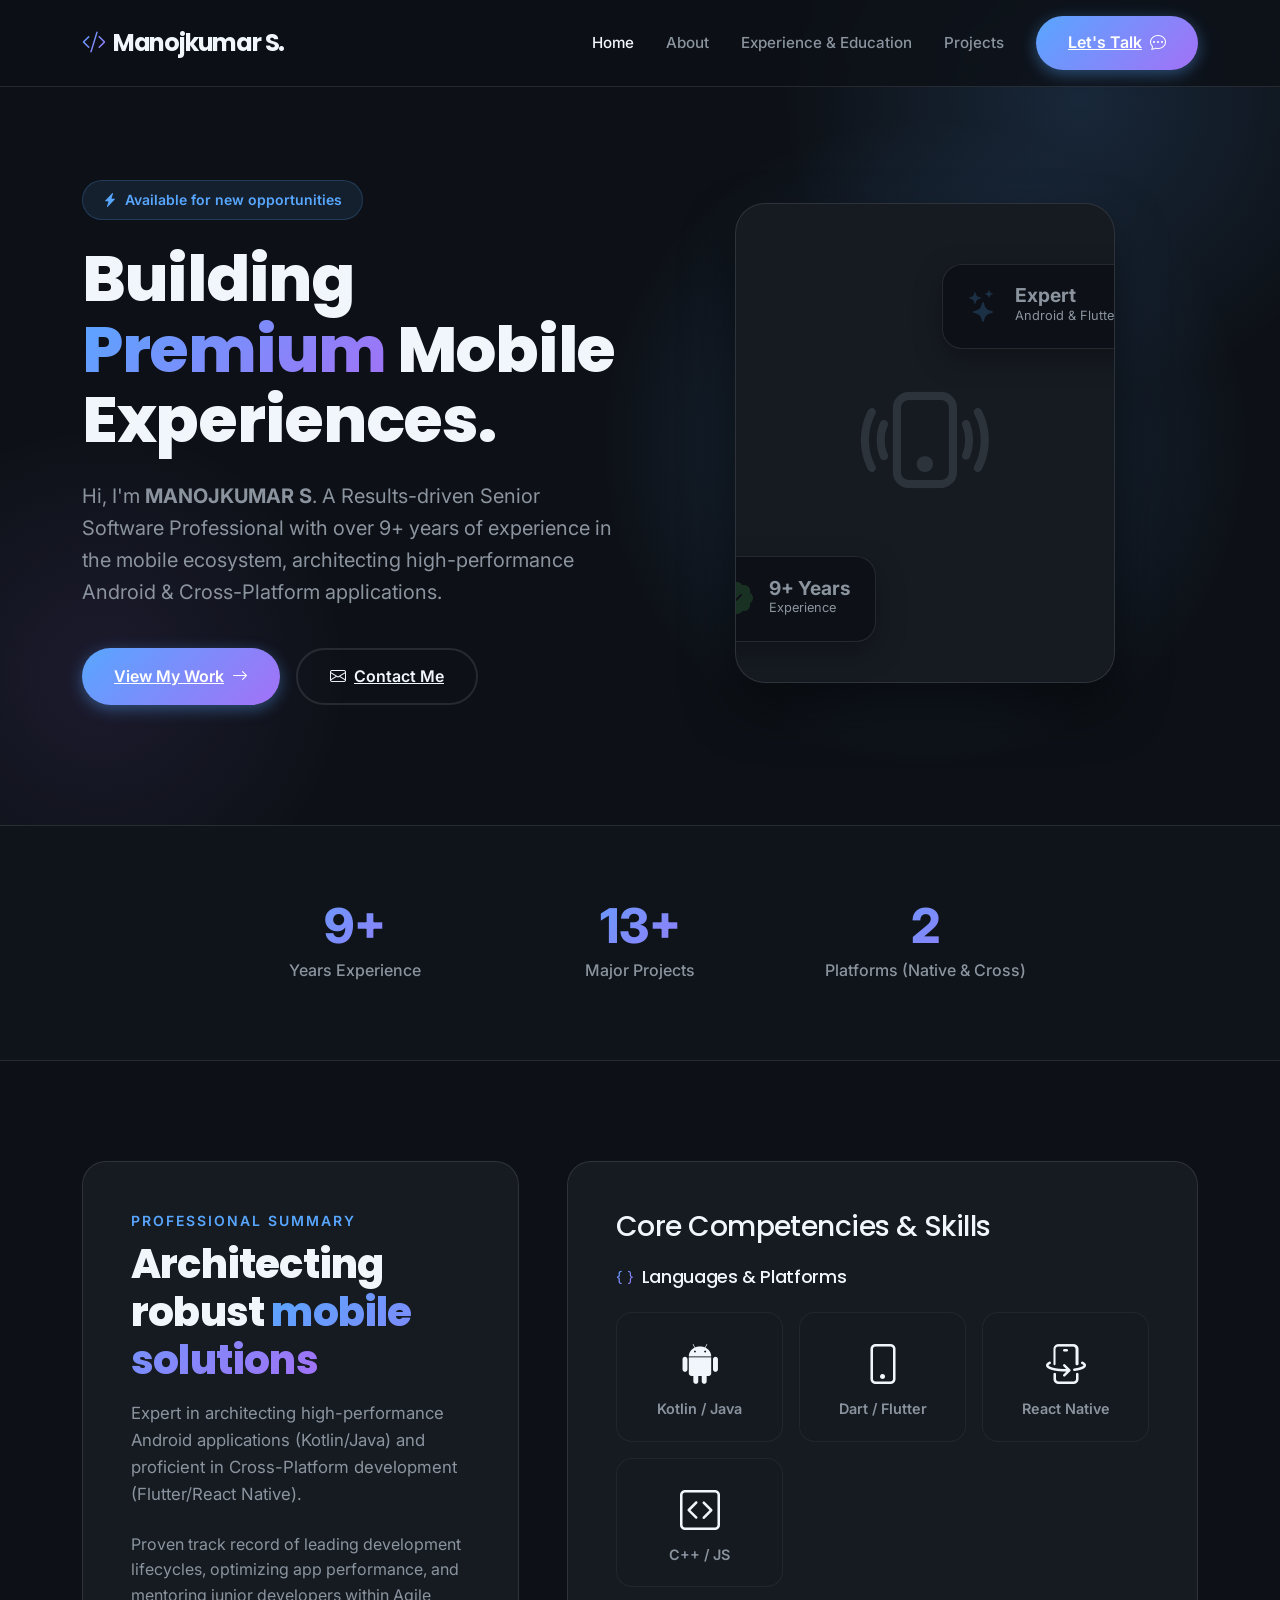
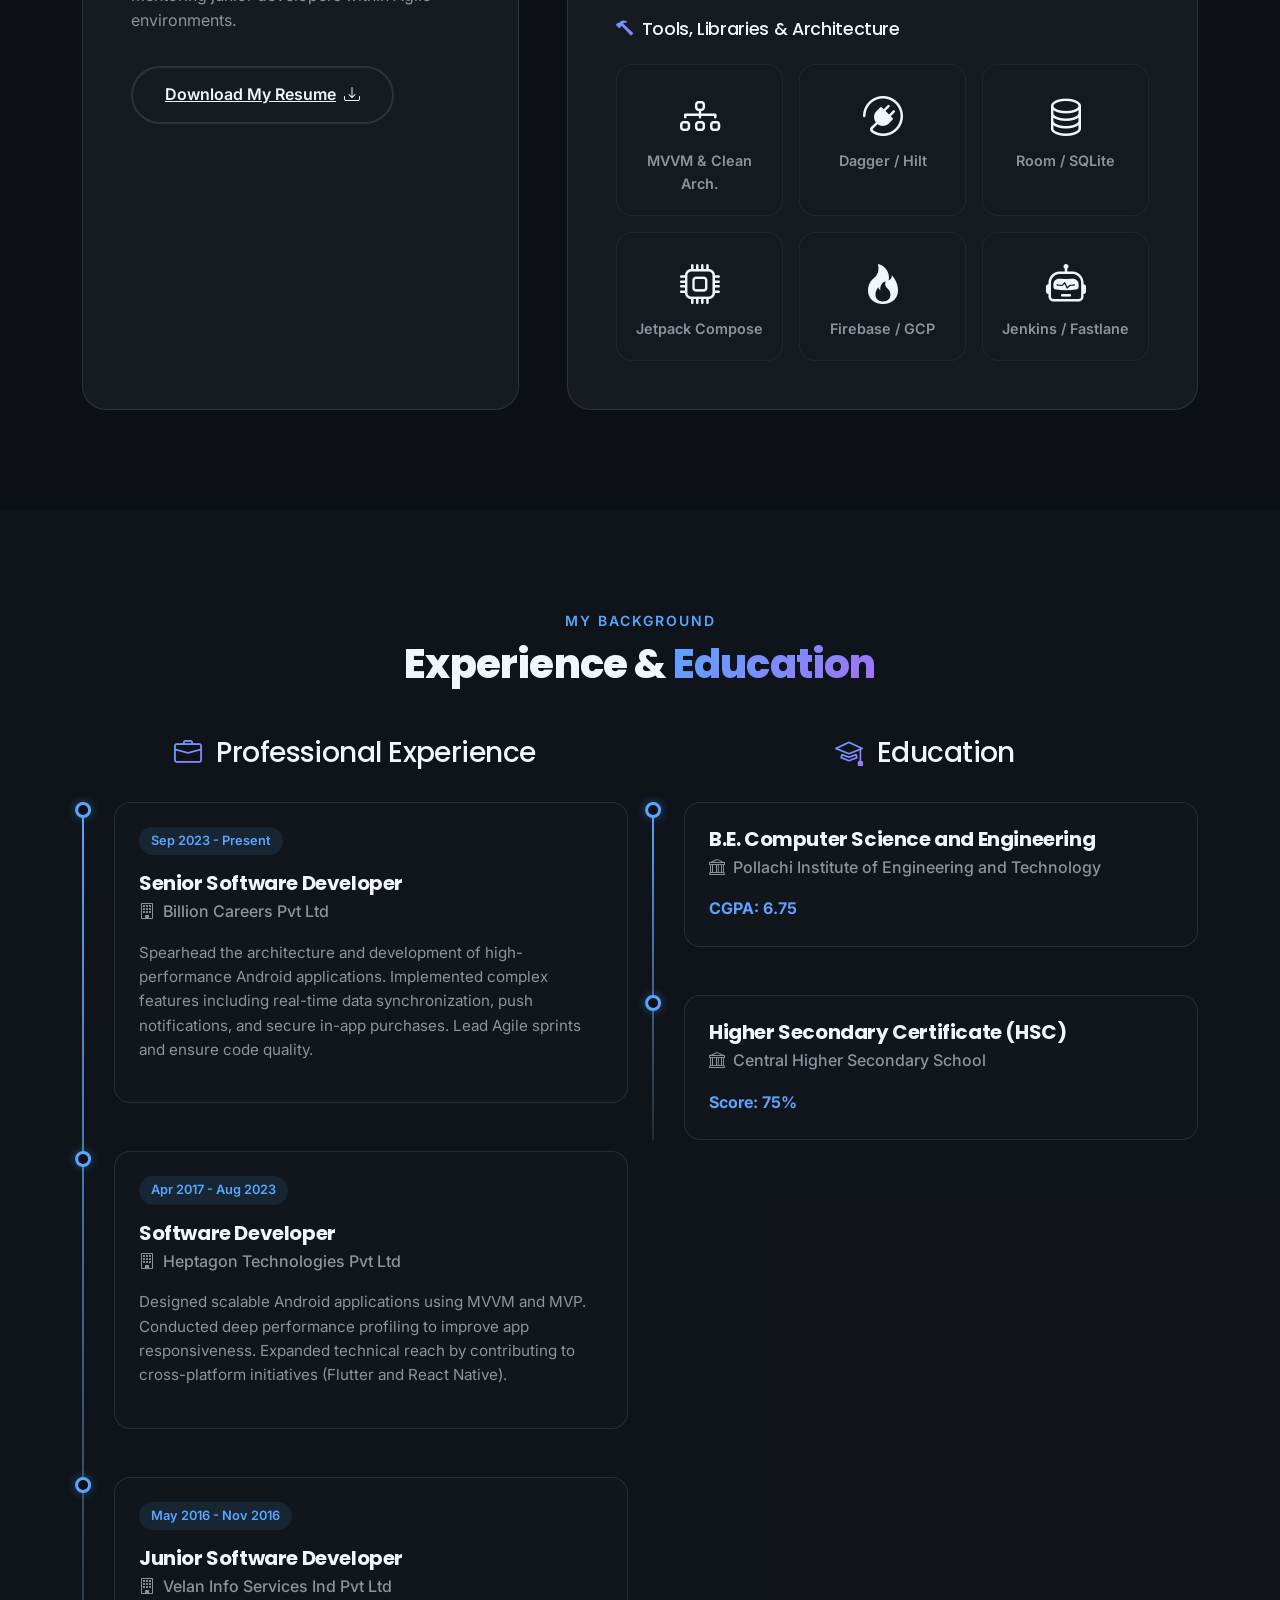
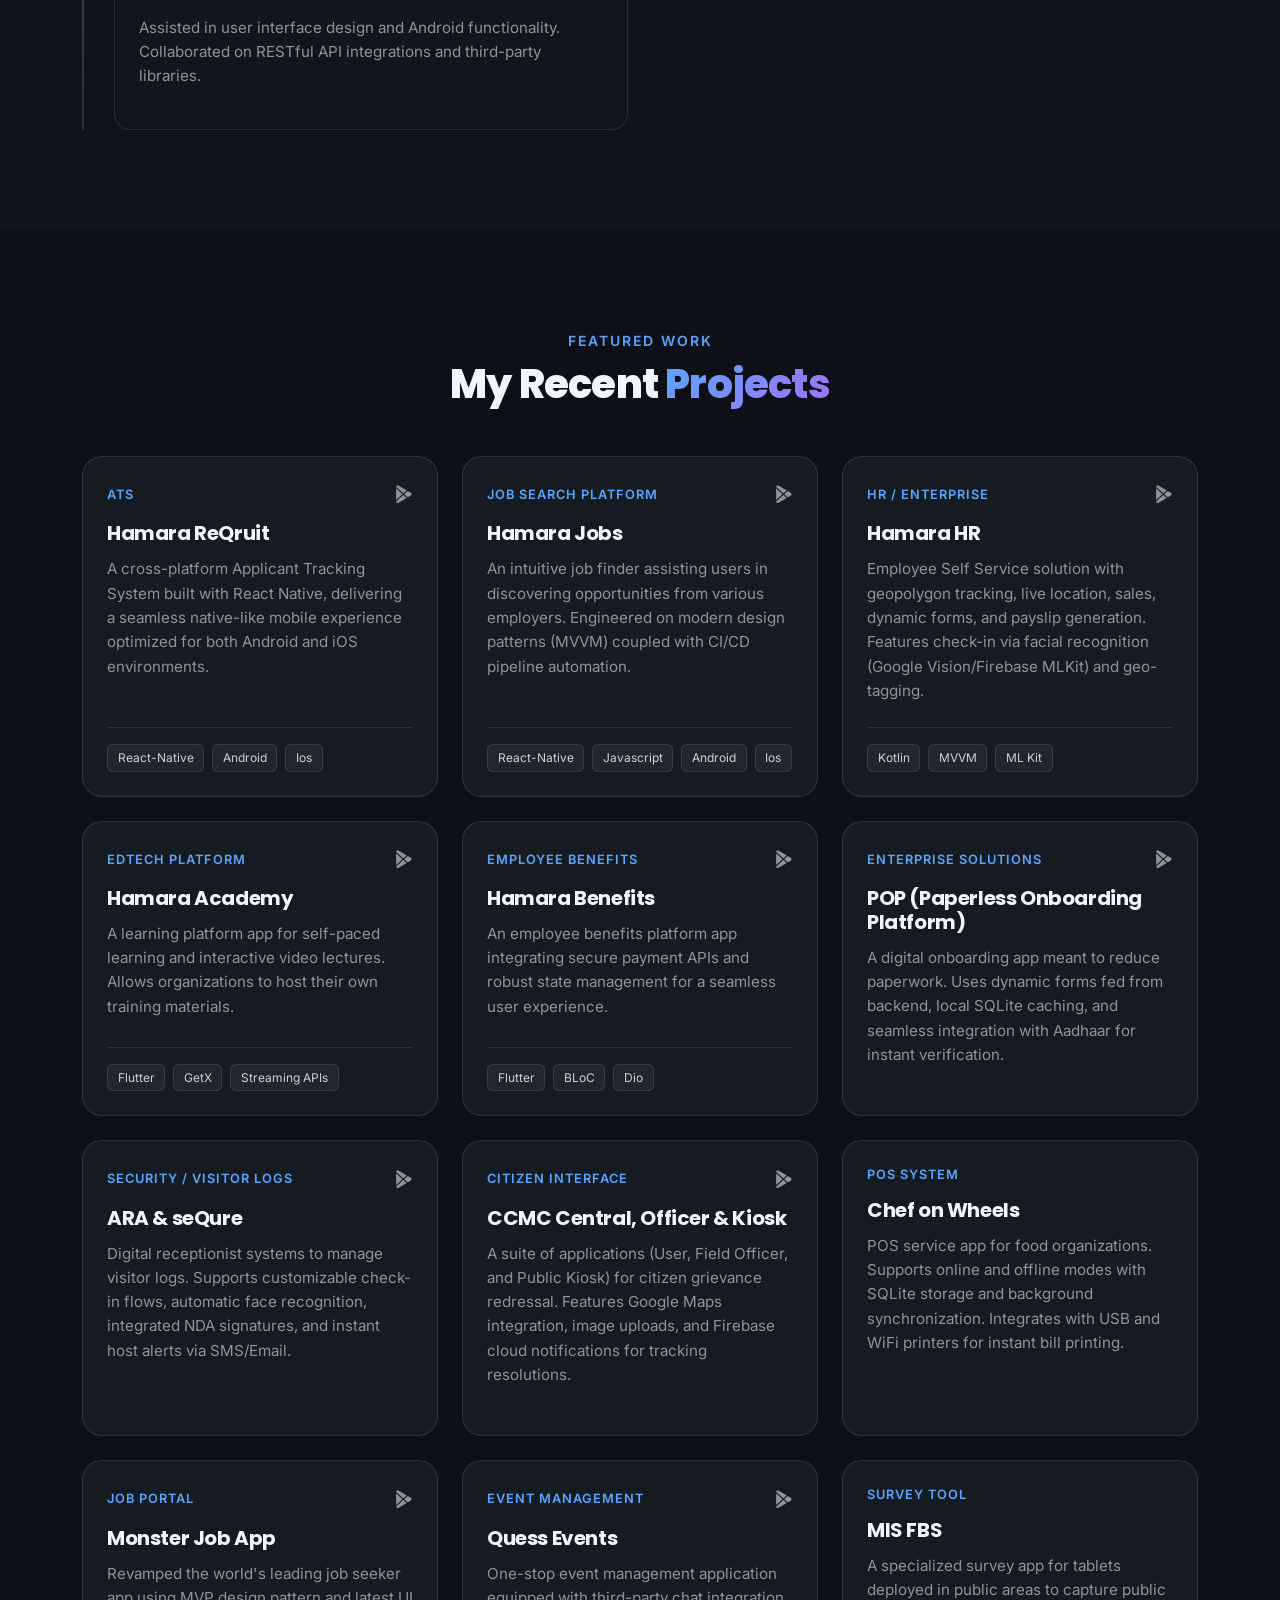
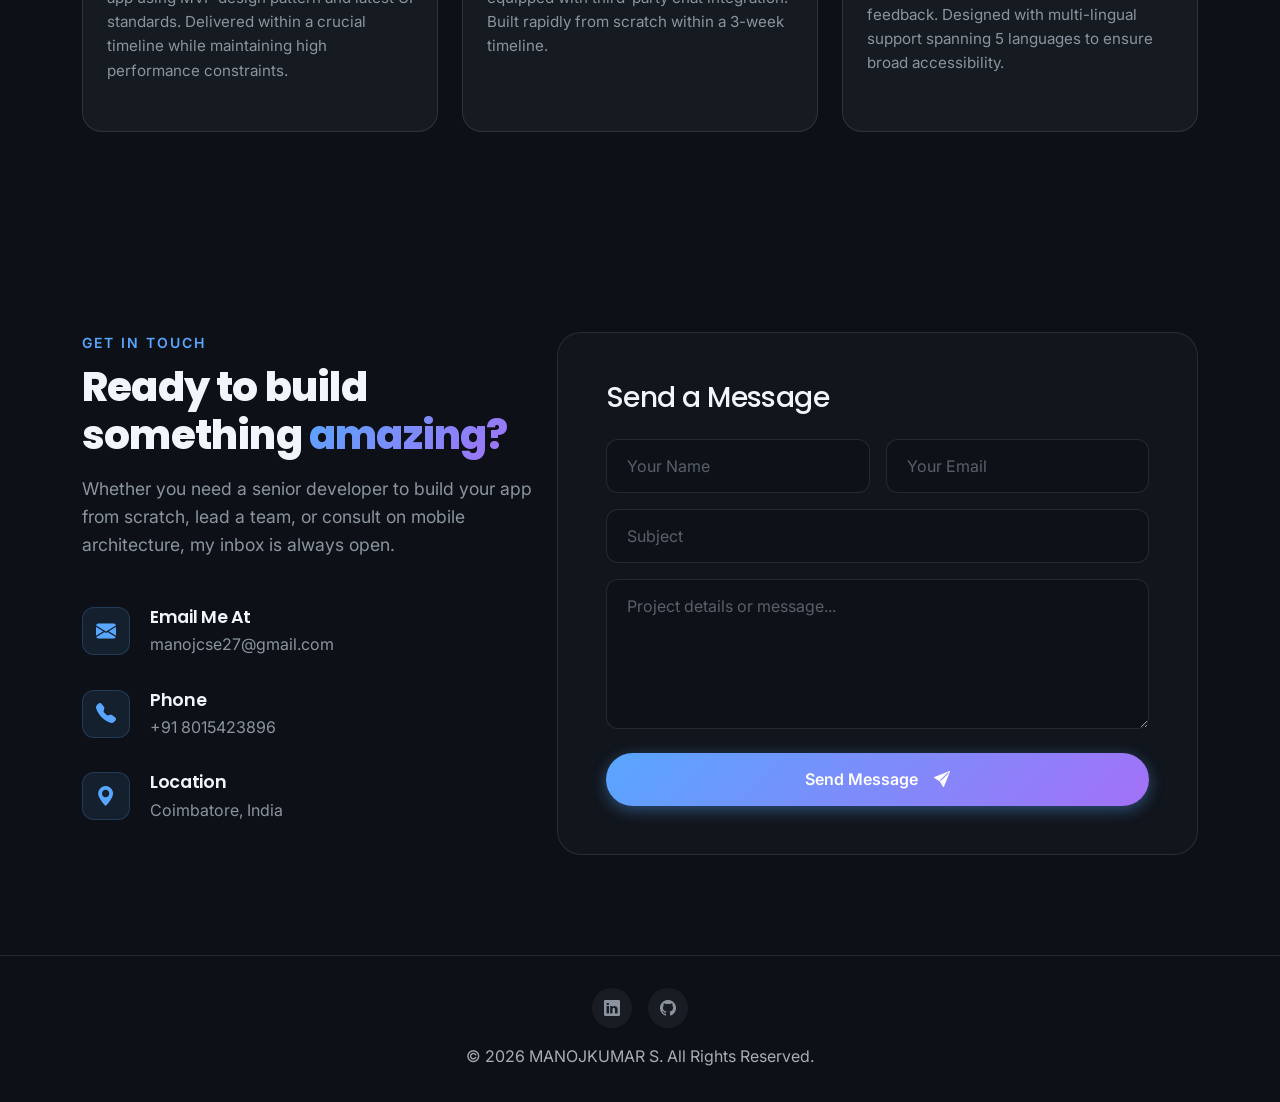
==== commit ec569b9c: "Experience updated" ====
--- a/index.html
+++ b/index.html
@@ -66,7 +66,7 @@
                     </h1>
                     <p class="hero-desc">
                         Hi, I'm <strong>MANOJKUMAR S</strong>. A Results-driven Senior Software Professional with over
-                        8+ years of experience in the mobile ecosystem, architecting high-performance Android &
+                        9+ years of experience in the mobile ecosystem, architecting high-performance Android &
                         Cross-Platform applications.
                     </p>
                     <div class="hero-buttons d-flex gap-3 flex-wrap">
@@ -87,7 +87,7 @@
                             <div class="floating-badge floating-badge-1">
                                 <i class="bi bi-patch-check-fill"></i>
                                 <div class="floating-badge-text">
-                                    <span class="floating-badge-title">8+ Years</span>
+                                    <span class="floating-badge-title">9+ Years</span>
                                     <span class="floating-badge-desc">Experience</span>
                                 </div>
                             </div>
@@ -111,7 +111,7 @@
             <div class="row g-4 justify-content-center">
                 <div class="col-6 col-md-3">
                     <div class="stat-box">
-                        <div class="stat-number">8+</div>
+                        <div class="stat-number">9+</div>
                         <div class="stat-label">Years Experience</div>
                     </div>
                 </div>
@@ -312,6 +312,28 @@
 
             <div class="row g-4">
 
+                <!-- Project Hamara ReQruit -->
+                <div class="col-md-6 col-lg-4">
+                    <div class="project-card">
+                        <div class="project-content">
+                            <div class="project-meta">
+                                <span class="project-category">ATS</span>
+                                <div class="project-links">
+                                    <a href="https://play.google.com/store/apps/details?id=com.hamara.reqruit"
+                                        target="_blank" aria-label="Play Store"><i class="bi bi-google-play"></i></a>
+                                </div>
+                            </div>
+                            <h3 class="project-title">Hamara ReQruit</h3>
+                            <p class="project-desc">A cross-platform Applicant Tracking System built with React Native, delivering a seamless native-like mobile experience optimized for both Android and iOS environments.</p>
+                            <div class="tech-stack-tags mt-auto pt-3 border-top border-secondary border-opacity-25">
+                                <span class="tech-tag">React-Native</span>
+                                <span class="tech-tag">Android</span>
+                                <span class="tech-tag">Ios</span>
+                            </div>
+                        </div>
+                    </div>
+                </div>
+
 
                 <!-- Project 8 -->
                 <div class="col-md-6 col-lg-4">
@@ -666,32 +688,27 @@
             btnText.innerText = 'Sending...';
             submitBtn.disabled = true;
 
-            // Prepare template params matching variables in EmailJS Template
-            const templateParams = {
-                user_name: document.getElementById('user_name').value,
-                user_email: document.getElementById('user_email').value,
-                subject: document.getElementById('subject').value,
-                message: document.getElementById('message').value,
-                date_time: new Date().toLocaleString()
-            };
-
-            // EMAILJS API CONFIGURATION 
-            // IMPORTANT: Replace these dummy values with your actual EmailJS dashboard credentials
-            const SERVICE_ID = 'service_rss6lag';
-            const TEMPLATE_ID = 'template_0a6o2qp';
-            const USER_ID = 'yCk7hEPbnvF5731UP'; // user_id / public key
-
-            // Send request via EmailJS REST API
-            fetch('https://api.emailjs.com/api/v1.0/email/send', {
+
+
+            var user_name = document.getElementById('user_name').value;
+            var user_email = document.getElementById('user_email').value;
+            var subject = document.getElementById('subject').value;
+            var message = document.getElementById('message').value;
+            var date_time = new Date().toLocaleString();
+
+
+            fetch('https://api.web3forms.com/submit', {
                 method: 'POST',
                 headers: {
                     'Content-Type': 'application/json'
                 },
                 body: JSON.stringify({
-                    service_id: SERVICE_ID,
-                    template_id: TEMPLATE_ID,
-                    user_id: USER_ID,
-                    template_params: templateParams
+                    "access_key": "d3ee0a9f-d73f-4ea8-8a8f-85ef77c8325b",
+                    "name": user_name,
+                    "email": user_email,
+                    "subject": subject,
+                    "message": message,
+                    "date_time": date_time
                 })
             })
                 .then(response => {
@@ -703,8 +720,8 @@
                     }
                 })
                 .catch(error => {
-                    console.error('EmailJS Error:', error);
-                    alert('Oops! Failed to send the message. Please ensure you entered valid EmailJS IDs.');
+                    console.error('web3forms Error:', error);
+                    alert('Oops! Failed to send the message.');
                 })
                 .finally(() => {
                     // Revert button state
